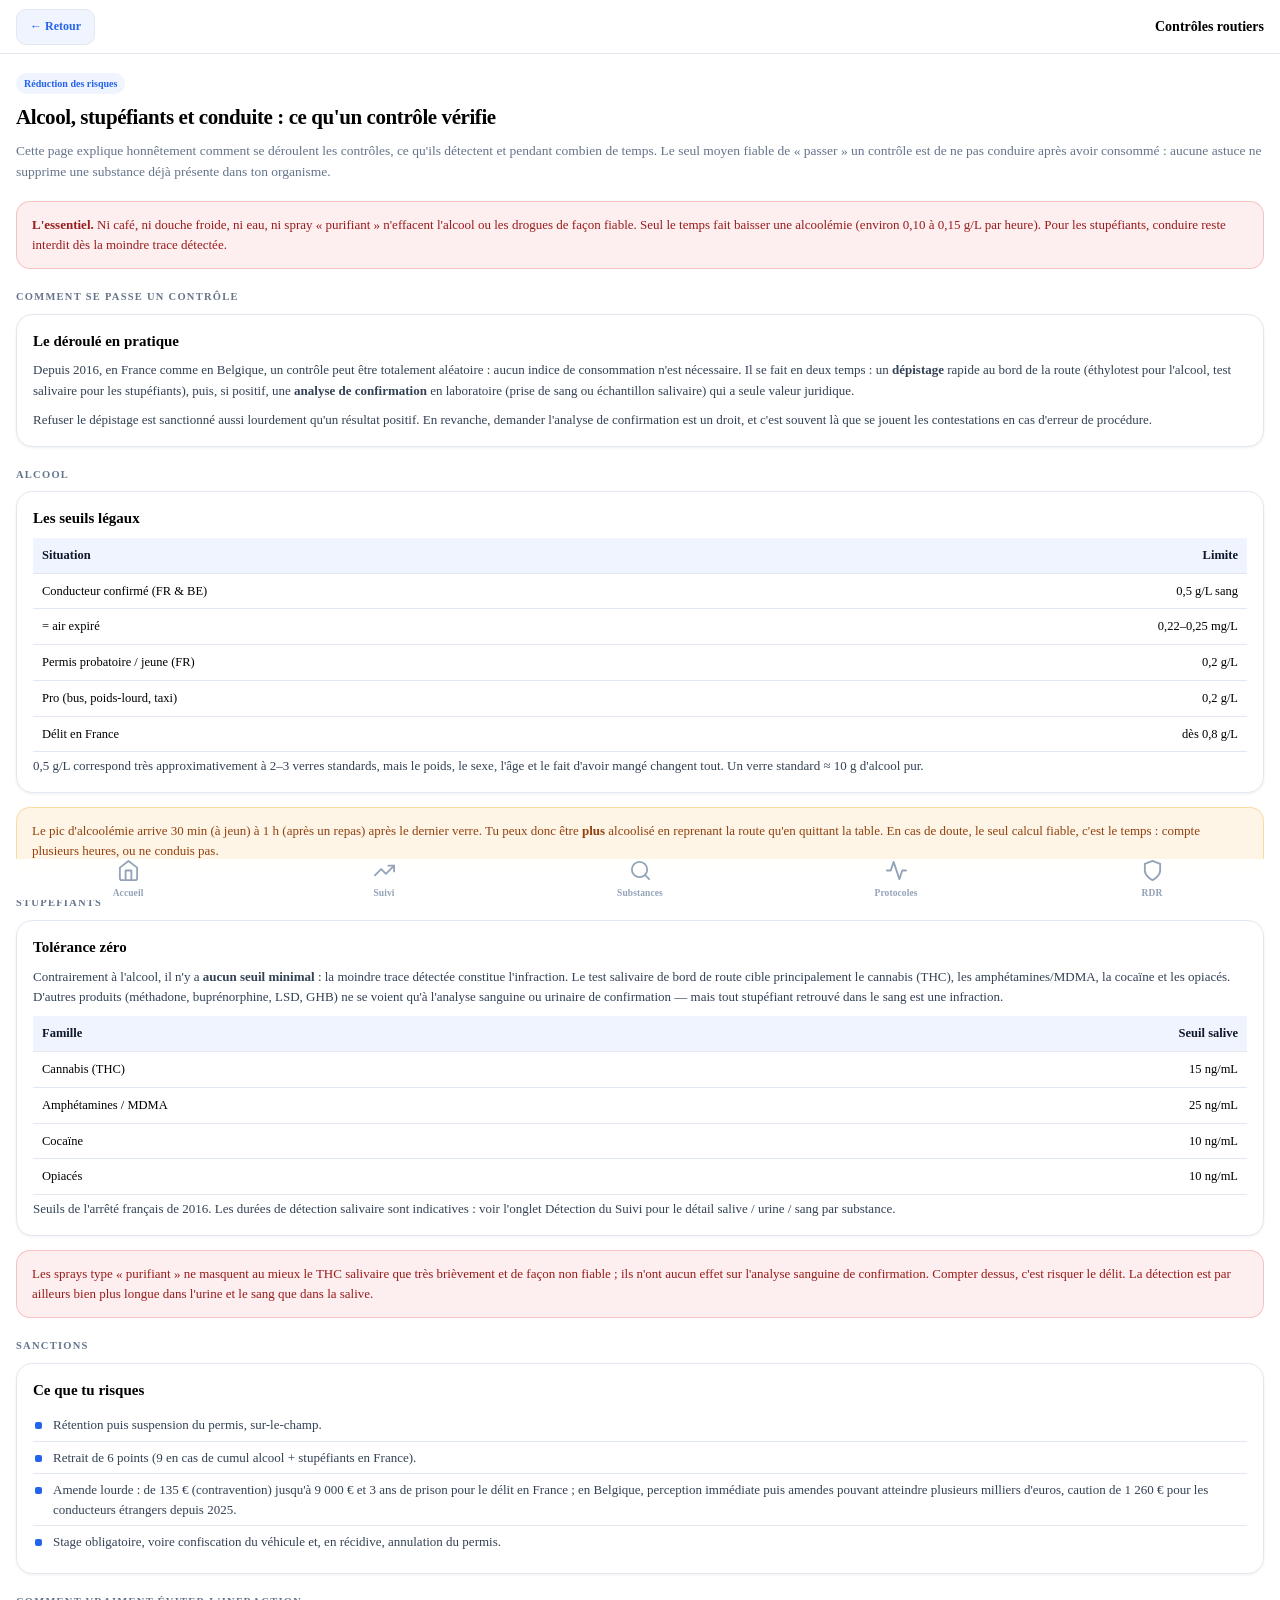
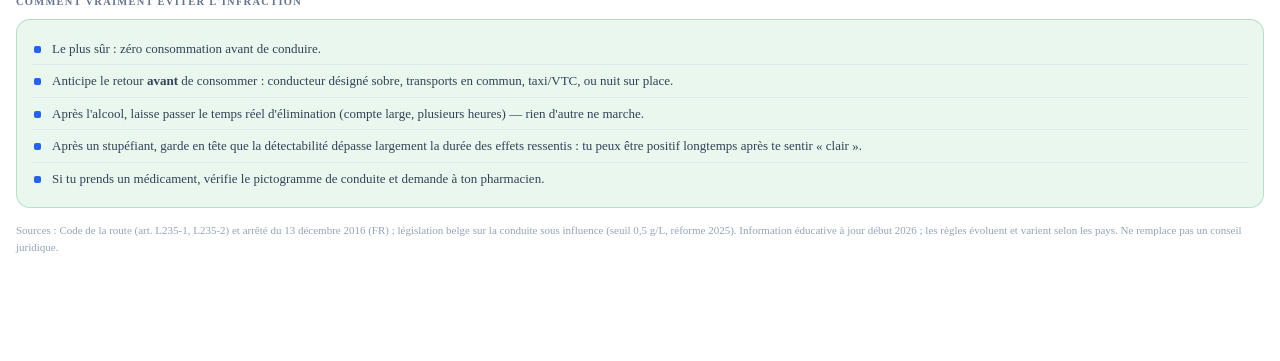
==== controles.html @ a5132d23 "Add files via upload" ====
<!doctype html>
<html lang="fr">
<head>
<meta charset="utf-8"/>
<meta name="viewport" content="width=device-width, initial-scale=1"/>
<meta name="color-scheme" content="light"/>
<meta name="theme-color" content="#F8FAFC"/>
<title>MyDope Off — Contrôles routiers</title>
<link rel="manifest" href="manifest.json"/>
<link href="https://fonts.googleapis.com/css2?family=Manrope:wght@500;600;700;800&family=Inter:wght@400;450;500;600&display=swap" rel="stylesheet">
<style id="lucide-core">
/* ============================================================
   LUCIDE — Design system (source unique)
   Clarté · neutralité scientifique · light uniquement
   ============================================================ */

600;700;800&family=Inter:wght@400;450;500;600&display=swap');

:root{
  /* — Couleurs de marque — */
  --blue:#2563EB;     --blue-700:#1D4ED8;  --blue-50:#EFF4FF;  --blue-100:#DCE6FF;
  --ink:#0F172A;      --ink-2:#334155;     --muted:#64748B;
  --teal:#14B8A6;     --teal-50:#E6FAF7;

  /* — Surfaces — */
  --bg:#F8FAFC;       --card:#FFFFFF;      --soft:#F1F5F9;
  --line:#E2E8F0;     --line-2:#CBD5E1;

  /* — Fonctionnel — */
  --green:#16A34A;    --green-50:#E9F8EF;
  --amber:#F59E0B;    --amber-50:#FEF6E7;
  --red:#DC2626;      --red-50:#FCEBEC;

  /* — Forme — */
  --r:18px; --r-sm:13px; --r-xs:10px;
  --sh:0 1px 2px rgba(15,23,42,.04), 0 2px 6px rgba(15,23,42,.05);
  --sh-md:0 8px 24px rgba(15,23,42,.09);
  --sh-up:0 -6px 22px rgba(15,23,42,.07);

  /* — Type — */
  --disp:'Manrope', system-ui, sans-serif;
  --body:'Inter', system-ui, sans-serif;

  --nav-h:64px;
  --maxw:480px;
}

*,*::before,*::after{margin:0;padding:0;box-sizing:border-box;-webkit-tap-highlight-color:transparent;}
html{background:var(--bg);}
body{
  font-family:var(--body);
  background:var(--bg);
  color:var(--ink);
  max-width:var(--maxw);
  margin:0 auto;
  min-height:100svh;
  -webkit-font-smoothing:antialiased;
  text-rendering:optimizeLegibility;
  line-height:1.5;
}
input,select,textarea,button{font-family:inherit;color:var(--ink);}
input,select,textarea{background:var(--card);-webkit-appearance:none;appearance:none;}
::placeholder{color:#94A3B8;}
a{color:inherit;text-decoration:none;}
svg{display:block;}

/* — Typographie utilitaire — */
.h1{font-family:var(--disp);font-weight:800;font-size:30px;letter-spacing:-.02em;line-height:1.1;}
.h2{font-family:var(--disp);font-weight:700;font-size:21px;letter-spacing:-.015em;line-height:1.2;}
.h3{font-family:var(--disp);font-weight:700;font-size:16px;letter-spacing:-.01em;}
.eyebrow{font-family:var(--disp);font-weight:700;font-size:11px;letter-spacing:.13em;text-transform:uppercase;color:var(--muted);}
.lede{color:var(--muted);font-size:14.5px;line-height:1.55;}
.muted{color:var(--muted);}
.small{font-size:12.5px;}

/* ── Marque / logo ─────────────────────────────────── */
.brand{display:flex;align-items:center;gap:10px;}
.brand .mark{width:34px;height:34px;flex:0 0 auto;}
.brand .name{font-family:var(--disp);font-weight:800;font-size:19px;letter-spacing:.02em;}
.brand .name b{color:var(--blue);font-weight:800;}

/* ── Topbar ────────────────────────────────────────── */
.topbar{
  position:sticky;top:0;z-index:50;
  display:flex;align-items:center;justify-content:space-between;gap:12px;
  height:54px;padding:0 16px;
  background:rgba(255,255,255,.86);backdrop-filter:saturate(180%) blur(12px);
  border-bottom:1px solid var(--line);
}
.topbar .tb-title{font-family:var(--disp);font-weight:700;font-size:15px;letter-spacing:-.01em;}
.topbar .tb-side{min-width:80px;display:flex;align-items:center;}
.topbar .tb-side.right{justify-content:flex-end;}
.btn-back{
  display:inline-flex;align-items:center;gap:6px;
  height:36px;padding:0 13px 0 10px;
  background:var(--card);border:1px solid var(--line);border-radius:11px;
  font-family:var(--disp);font-weight:600;font-size:13px;color:var(--ink-2);cursor:pointer;
}
.btn-back:active{background:var(--soft);}
.btn-back svg{width:16px;height:16px;stroke:currentColor;stroke-width:2.2;fill:none;}

/* ── Boutons ───────────────────────────────────────── */
.btn{
  display:inline-flex;align-items:center;justify-content:center;gap:9px;
  width:100%;height:52px;padding:0 18px;
  font-family:var(--disp);font-weight:700;font-size:15px;letter-spacing:-.01em;
  border:none;border-radius:var(--r-sm);cursor:pointer;transition:transform .06s, filter .15s;
}
.btn:active{transform:scale(.985);}
.btn svg{width:19px;height:19px;stroke:currentColor;stroke-width:2;fill:none;}
.btn-primary{background:var(--blue);color:#fff;box-shadow:0 4px 14px rgba(37,99,235,.28);}
.btn-primary:active{background:var(--blue-700);}
.btn-teal{background:var(--teal);color:#fff;box-shadow:0 4px 14px rgba(20,184,166,.25);}
.btn-ghost{background:var(--card);color:var(--ink);border:1px solid var(--line);box-shadow:var(--sh);}
.btn-ghost:active{background:var(--soft);}
.btn-danger{background:var(--red);color:#fff;}
.btn-sm{height:42px;font-size:13.5px;border-radius:11px;}
.btn:disabled{opacity:.4;pointer-events:none;}

/* ── Cartes ────────────────────────────────────────── */
.card{background:var(--card);border:1px solid var(--line);border-radius:var(--r);box-shadow:var(--sh);}
.card-pad{padding:16px;}

/* ── Champs ────────────────────────────────────────── */
.field{margin-bottom:14px;}
.field > label{display:block;font-family:var(--disp);font-weight:600;font-size:12px;letter-spacing:.02em;color:var(--ink-2);margin-bottom:7px;}
.input,.select{
  width:100%;height:50px;padding:0 15px;
  font-size:16px;color:var(--ink);
  background:var(--card);border:1.5px solid var(--line);border-radius:var(--r-sm);outline:none;
  transition:border-color .15s, box-shadow .15s;
}
textarea.input{height:auto;min-height:50px;padding:13px 15px;line-height:1.5;resize:vertical;}
.input:focus,.select:focus{border-color:var(--blue);box-shadow:0 0 0 3.5px var(--blue-50);}
.select{
  background-image:url("data:image/svg+xml,%3Csvg xmlns='http://www.w3.org/2000/svg' width='12' height='8'%3E%3Cpath d='M1 1.5l5 5 5-5' stroke='%2364748B' stroke-width='1.8' fill='none' stroke-linecap='round' stroke-linejoin='round'/%3E%3C/svg%3E");
  background-repeat:no-repeat;background-position:right 15px center;padding-right:38px;cursor:pointer;
}

/* ── Segments (onglets pilule) ─────────────────────── */
.seg{display:flex;gap:4px;padding:4px;background:var(--soft);border-radius:14px;}
.seg button{
  flex:1;height:38px;border:none;background:transparent;border-radius:10px;cursor:pointer;
  font-family:var(--disp);font-weight:600;font-size:13px;color:var(--muted);transition:color .15s;
}
.seg button.on{background:var(--card);color:var(--ink);box-shadow:var(--sh);}

/* ── Badges familles ───────────────────────────────── */
.badge{display:inline-flex;align-items:center;gap:5px;height:24px;padding:0 10px;border-radius:999px;
  font-family:var(--disp);font-weight:600;font-size:11.5px;letter-spacing:.01em;white-space:nowrap;}
.badge::before{content:"";width:6px;height:6px;border-radius:50%;background:currentColor;}
.b-opioide{background:#FCEBEC;color:#B91C1C;}
.b-stimulant{background:#FEF6E7;color:#B45309;}
.b-depresseur{background:#EAF2FF;color:#1D4ED8;}
.b-psychedelique{background:#F3ECFE;color:#7C3AED;}
.b-dissociatif{background:#E6FAF7;color:#0F766E;}
.b-cannabinoide{background:#E9F8EF;color:#15803D;}
.b-empathogene{background:#FDEEF6;color:#BE185D;}
.b-nootropique{background:#EAF6FF;color:#0369A1;}

/* — Pastilles d'intensité / risque — */
.dot{width:10px;height:10px;border-radius:50%;flex:0 0 auto;}
.lv-0{background:var(--green);}  .tx-0{color:var(--green);}
.lv-1{background:#5FB98C;}        .tx-1{color:#3F9E72;}
.lv-2{background:var(--amber);}  .tx-2{color:#B45309;}
.lv-3{background:var(--red);}    .tx-3{color:var(--red);}

/* ── Bottom nav ────────────────────────────────────── */
.bottom-nav{
  position:fixed;bottom:0;left:50%;transform:translateX(-50%);
  width:100%;max-width:var(--maxw);height:var(--nav-h);
  display:flex;background:rgba(255,255,255,.94);backdrop-filter:blur(12px);
  border-top:1px solid var(--line);box-shadow:var(--sh-up);z-index:80;
  padding-bottom:env(safe-area-inset-bottom);
}
.bn-item{flex:1;display:flex;flex-direction:column;align-items:center;justify-content:center;gap:4px;color:#94A3B8;}
.bn-item svg{width:23px;height:23px;stroke:currentColor;stroke-width:1.9;fill:none;transition:stroke-width .15s;}
.bn-item span{font-family:var(--disp);font-weight:600;font-size:9.5px;letter-spacing:.01em;}
.bn-item.on{color:var(--blue);}
.bn-item.on svg{stroke-width:2.4;}
.has-nav{padding-bottom:calc(var(--nav-h) + env(safe-area-inset-bottom));}

/* ── Feuille modale (bottom sheet) ─────────────────── */
.sheet-bg{position:fixed;inset:0;z-index:200;background:rgba(15,23,42,.42);
  backdrop-filter:blur(2px);display:flex;align-items:flex-end;justify-content:center;
  opacity:0;transition:opacity .18s;}
.sheet-bg.on{opacity:1;}
.sheet{width:100%;max-width:var(--maxw);background:var(--card);
  border-radius:24px 24px 0 0;padding:8px 18px calc(26px + env(safe-area-inset-bottom));
  box-shadow:var(--sh-md);transform:translateY(24px);transition:transform .22s cubic-bezier(.22,1,.36,1);
  max-height:90svh;overflow-y:auto;}
.sheet-bg.on .sheet{transform:translateY(0);}
.sheet-grip{width:38px;height:4px;border-radius:2px;background:var(--line-2);margin:8px auto 16px;}

/* ── Divers ────────────────────────────────────────── */
.empty{text-align:center;color:var(--muted);font-size:13.5px;line-height:1.6;
  padding:30px 18px;background:var(--card);border:1px dashed var(--line-2);border-radius:var(--r);}
.divider{height:1px;background:var(--line);border:none;margin:16px 0;}
.row{display:flex;align-items:center;gap:10px;}
.tag-num{font-family:var(--disp);font-weight:700;font-size:12px;color:var(--blue);
  background:var(--blue-50);border-radius:8px;padding:3px 8px;}
@media (prefers-reduced-motion:reduce){*{transition:none !important;animation:none !important;}}

</style>
<style>
body{padding-bottom:88px;}
.topbar{display:flex;align-items:center;gap:12px;padding:14px 16px;background:#fff;border-bottom:1px solid var(--line,#E2E8F0);position:sticky;top:0;z-index:10;}
.topbar .ttl{font-family:var(--disp);font-weight:800;font-size:14px;}
.btn-back{background:var(--blue-50,#EFF4FF);border:1px solid var(--line,#E2E8F0);border-radius:10px;color:var(--blue,#2563EB);font-family:var(--disp);font-weight:600;padding:8px 13px;font-size:12px;cursor:pointer;}
.wrap{padding:16px 16px 0;}
h1{font-family:var(--disp);font-weight:800;font-size:21px;letter-spacing:-.02em;margin-bottom:6px;}
.lead{color:var(--muted,#64748B);font-size:13.5px;line-height:1.6;margin-bottom:18px;}
.card{background:#fff;border:1px solid var(--line,#E2E8F0);border-radius:16px;padding:15px 16px;margin-bottom:14px;box-shadow:var(--sh,0 1px 3px rgba(15,23,42,.06));}
.card h2{font-family:var(--disp);font-weight:800;font-size:15px;margin-bottom:8px;}
.card p{font-size:13px;line-height:1.6;color:var(--ink2,#334155);margin-bottom:8px;}
.card p:last-child{margin-bottom:0;}
.eyebrow{font-family:var(--disp);font-size:10.5px;font-weight:700;letter-spacing:.12em;text-transform:uppercase;color:var(--muted,#64748B);margin:20px 0 9px;}
.callout{border-radius:14px;padding:13px 15px;font-size:13px;line-height:1.55;margin-bottom:14px;}
.c-danger{background:rgba(220,38,38,.07);border:1px solid rgba(220,38,38,.22);color:#991B1B;}
.c-warn{background:rgba(245,158,11,.10);border:1px solid rgba(245,158,11,.3);color:#92400E;}
.c-info{background:var(--blue-50,#EFF4FF);border:1px solid #C7D9FF;color:#1E3A8A;}
.c-ok{background:rgba(22,163,74,.09);border:1px solid rgba(22,163,74,.25);color:#166534;}
.tbl{width:100%;border-collapse:collapse;font-size:12.5px;}
.tbl th,.tbl td{text-align:left;padding:8px 9px;border-bottom:1px solid var(--line,#E2E8F0);}
.tbl th{font-family:var(--disp);font-weight:700;color:var(--ink,#0F172A);background:var(--blue-50,#EFF4FF);}
.tbl td:last-child,.tbl th:last-child{text-align:right;}
.chip{display:inline-block;font-family:var(--disp);font-weight:700;font-size:10px;padding:3px 8px;border-radius:999px;background:var(--blue-50,#EFF4FF);color:var(--blue,#2563EB);margin-bottom:8px;}
ul.clean{list-style:none;padding:0;margin:0;}
ul.clean li{position:relative;padding:6px 0 6px 20px;font-size:13px;line-height:1.5;color:var(--ink2,#334155);border-bottom:1px solid var(--line,#E2E8F0);}
ul.clean li:last-child{border-bottom:none;}
ul.clean li::before{content:"";position:absolute;left:2px;top:13px;width:7px;height:7px;border-radius:2px;background:var(--blue,#2563EB);}
.src{font-size:11px;color:var(--muted,#94A3B8);line-height:1.5;margin-top:4px;}
</style>
</head>
<body>

<div class="topbar">
  <button class="btn-back" onclick="goBack()">← Retour</button>
  <span class="ttl">Contrôles routiers</span>
</div>

<div class="wrap">
  <span class="chip">Réduction des risques</span>
  <h1>Alcool, stupéfiants et conduite : ce qu'un contrôle vérifie</h1>
  <p class="lead">Cette page explique honnêtement comment se déroulent les contrôles, ce qu'ils détectent et pendant combien de temps. Le seul moyen fiable de « passer » un contrôle est de ne pas conduire après avoir consommé : aucune astuce ne supprime une substance déjà présente dans ton organisme.</p>

  <div class="callout c-danger"><b>L'essentiel.</b> Ni café, ni douche froide, ni eau, ni spray « purifiant » n'effacent l'alcool ou les drogues de façon fiable. Seul le temps fait baisser une alcoolémie (environ 0,10 à 0,15 g/L par heure). Pour les stupéfiants, conduire reste interdit dès la moindre trace détectée.</div>

  <div class="eyebrow">Comment se passe un contrôle</div>
  <div class="card">
    <h2>Le déroulé en pratique</h2>
    <p>Depuis 2016, en France comme en Belgique, un contrôle peut être totalement aléatoire : aucun indice de consommation n'est nécessaire. Il se fait en deux temps : un <b>dépistage</b> rapide au bord de la route (éthylotest pour l'alcool, test salivaire pour les stupéfiants), puis, si positif, une <b>analyse de confirmation</b> en laboratoire (prise de sang ou échantillon salivaire) qui a seule valeur juridique.</p>
    <p>Refuser le dépistage est sanctionné aussi lourdement qu'un résultat positif. En revanche, demander l'analyse de confirmation est un droit, et c'est souvent là que se jouent les contestations en cas d'erreur de procédure.</p>
  </div>

  <div class="eyebrow">Alcool</div>
  <div class="card">
    <h2>Les seuils légaux</h2>
    <table class="tbl">
      <tr><th>Situation</th><th>Limite</th></tr>
      <tr><td>Conducteur confirmé (FR &amp; BE)</td><td>0,5 g/L sang</td></tr>
      <tr><td>= air expiré</td><td>0,22–0,25 mg/L</td></tr>
      <tr><td>Permis probatoire / jeune (FR)</td><td>0,2 g/L</td></tr>
      <tr><td>Pro (bus, poids-lourd, taxi)</td><td>0,2 g/L</td></tr>
      <tr><td>Délit en France</td><td>dès 0,8 g/L</td></tr>
    </table>
    <p class="src">0,5 g/L correspond très approximativement à 2–3 verres standards, mais le poids, le sexe, l'âge et le fait d'avoir mangé changent tout. Un verre standard ≈ 10 g d'alcool pur.</p>
  </div>
  <div class="callout c-warn">Le pic d'alcoolémie arrive 30 min (à jeun) à 1 h (après un repas) après le dernier verre. Tu peux donc être <b>plus</b> alcoolisé en reprenant la route qu'en quittant la table. En cas de doute, le seul calcul fiable, c'est le temps : compte plusieurs heures, ou ne conduis pas.</div>

  <div class="eyebrow">Stupéfiants</div>
  <div class="card">
    <h2>Tolérance zéro</h2>
    <p>Contrairement à l'alcool, il n'y a <b>aucun seuil minimal</b> : la moindre trace détectée constitue l'infraction. Le test salivaire de bord de route cible principalement le cannabis (THC), les amphétamines/MDMA, la cocaïne et les opiacés. D'autres produits (méthadone, buprénorphine, LSD, GHB) ne se voient qu'à l'analyse sanguine ou urinaire de confirmation — mais tout stupéfiant retrouvé dans le sang est une infraction.</p>
    <table class="tbl">
      <tr><th>Famille</th><th>Seuil salive</th></tr>
      <tr><td>Cannabis (THC)</td><td>15 ng/mL</td></tr>
      <tr><td>Amphétamines / MDMA</td><td>25 ng/mL</td></tr>
      <tr><td>Cocaïne</td><td>10 ng/mL</td></tr>
      <tr><td>Opiacés</td><td>10 ng/mL</td></tr>
    </table>
    <p class="src">Seuils de l'arrêté français de 2016. Les durées de détection salivaire sont indicatives : voir l'onglet Détection du Suivi pour le détail salive / urine / sang par substance.</p>
  </div>
  <div class="callout c-danger">Les sprays type « purifiant » ne masquent au mieux le THC salivaire que très brièvement et de façon non fiable ; ils n'ont aucun effet sur l'analyse sanguine de confirmation. Compter dessus, c'est risquer le délit. La détection est par ailleurs bien plus longue dans l'urine et le sang que dans la salive.</div>

  <div class="eyebrow">Sanctions</div>
  <div class="card">
    <h2>Ce que tu risques</h2>
    <ul class="clean">
      <li>Rétention puis suspension du permis, sur-le-champ.</li>
      <li>Retrait de 6 points (9 en cas de cumul alcool + stupéfiants en France).</li>
      <li>Amende lourde : de 135 € (contravention) jusqu'à 9 000 € et 3 ans de prison pour le délit en France ; en Belgique, perception immédiate puis amendes pouvant atteindre plusieurs milliers d'euros, caution de 1 260 € pour les conducteurs étrangers depuis 2025.</li>
      <li>Stage obligatoire, voire confiscation du véhicule et, en récidive, annulation du permis.</li>
    </ul>
  </div>

  <div class="eyebrow">Comment vraiment éviter l'infraction</div>
  <div class="callout c-ok">
    <ul class="clean" style="margin:0;">
      <li>Le plus sûr : zéro consommation avant de conduire.</li>
      <li>Anticipe le retour <b>avant</b> de consommer : conducteur désigné sobre, transports en commun, taxi/VTC, ou nuit sur place.</li>
      <li>Après l'alcool, laisse passer le temps réel d'élimination (compte large, plusieurs heures) — rien d'autre ne marche.</li>
      <li>Après un stupéfiant, garde en tête que la détectabilité dépasse largement la durée des effets ressentis : tu peux être positif longtemps après te sentir « clair ».</li>
      <li>Si tu prends un médicament, vérifie le pictogramme de conduite et demande à ton pharmacien.</li>
    </ul>
  </div>

  <p class="src" style="margin-bottom:18px;">Sources : Code de la route (art. L235-1, L235-2) et arrêté du 13 décembre 2016 (FR) ; législation belge sur la conduite sous influence (seuil 0,5 g/L, réforme 2025). Information éducative à jour début 2026 ; les règles évoluent et varient selon les pays. Ne remplace pas un conseil juridique.</p>
</div>

<div data-nav></div>

<script>
/* MyDope Off — socle commun (nav, profil, logo) */
window.LUCIDE = (function () {

  const KEY = 'ctc_v6';

  function user() {
    try { return (JSON.parse(localStorage.getItem(KEY)) || {}).user || null; }
    catch (e) { return null; }
  }

  function qs() {
    const u = user();
    if (!u || !u.name) return '';
    return '?name=' + encodeURIComponent(u.name) + '&region=' + (u.region || 'BE') + (u.age ? '&age=' + u.age : '');
  }

  function link(href) {
    const q = qs();
    if (!q) return href;
    const i = href.indexOf('#');
    return i === -1 ? href + q : href.slice(0, i) + q + href.slice(i);
  }

  /* Logo MyDope Off : symbole "power / off" — couper la boucle. */
  function logoSVG(size, mono) {
    size = size || 32;
    const ring = mono ? '#fff' : '#2563EB';
    const bar  = mono ? '#fff' : '#0F172A';
    return '<svg viewBox="0 0 48 48" width="' + size + '" height="' + size + '" fill="none" aria-label="MyDope Off">' +
      '<path d="M15.2 13.6a14 14 0 1 0 17.6 0" stroke="' + ring + '" stroke-width="5" stroke-linecap="round"/>' +
      '<line x1="24" y1="6" x2="24" y2="22" stroke="' + bar + '" stroke-width="5" stroke-linecap="round"/>' +
      '</svg>';
  }

  /* Icône d'app : tuile bleue dégradée + symbole power blanc */
  function appIcon(size) {
    size = size || 56;
    return '<span style="display:inline-flex;align-items:center;justify-content:center;width:' + size + 'px;height:' + size + 'px;border-radius:' + Math.round(size * .28) + 'px;background:linear-gradient(140deg,#2563EB,#1D4ED8);box-shadow:0 6px 18px rgba(37,99,235,.28);">' +
      logoSVG(Math.round(size * .56), true) + '</span>';
  }

  /* Marque texte */
  function wordmark() {
    return '<span style="font-family:var(--disp,Manrope,sans-serif);font-weight:800;letter-spacing:-.02em;color:#0F172A;">MyDope <b style="color:#2563EB;font-weight:800;">Off</b></span>';
  }

  /* Navigation — ordre : Accueil, Suivi, Substances, Protocoles, RDR */
  const NAV = [
    { k: 'index', href: 'index.html', label: 'Accueil',
      icon: '<path d="M3 9l9-7 9 7v11a2 2 0 01-2 2H5a2 2 0 01-2-2z"/><polyline points="9 22 9 12 15 12 15 22"/>' },
    { k: 'suivi', href: 'suivi.html', label: 'Suivi',
      icon: '<path d="M22 7L13.5 15.5 8.5 10.5 2 17"/><polyline points="16 7 22 7 22 13"/>' },
    { k: 'psychochecker', href: 'psychochecker.html', label: 'Substances',
      icon: '<path d="M11 11m-8 0a8 8 0 1 0 16 0 8 8 0 1 0-16 0"/><line x1="21" y1="21" x2="16.65" y2="16.65"/>' },
    { k: 'fiches', href: 'fiches.html', label: 'Protocoles',
      icon: '<path d="M22 12h-4l-3 9L9 3l-3 9H2"/>' },
    { k: 'rdr', href: 'rdr.html', label: 'RDR',
      icon: '<path d="M12 22s8-4 8-10V5l-8-3-8 3v7c0 6 8 10 8 10z"/>' }
  ];

  function renderNav(active) {
    return '<nav class="bottom-nav">' + NAV.map(n =>
      '<a class="bn-item' + (n.k === active ? ' active' : '') + '" href="' + link(n.href) + '">' +
      '<svg viewBox="0 0 24 24" fill="none" stroke="currentColor" stroke-linecap="round" stroke-linejoin="round">' + n.icon + '</svg>' +
      '<span>' + n.label + '</span></a>').join('') + '</nav>';
  }

  function init(opts) {
    opts = opts || {};

    document.querySelectorAll('[data-logo]').forEach(el => {
      el.innerHTML = logoSVG(parseInt(el.getAttribute('data-logo')) || 32, el.hasAttribute('data-mono'));
    });
    document.querySelectorAll('[data-appicon]').forEach(el => {
      el.innerHTML = appIcon(parseInt(el.getAttribute('data-appicon')) || 56);
    });
    document.querySelectorAll('[data-wordmark]').forEach(el => { el.innerHTML = wordmark(); });

    const nav = document.querySelector('[data-nav]');
    if (nav) nav.outerHTML = renderNav(opts.page || '');

    document.querySelectorAll('[data-go]').forEach(a => {
      a.setAttribute('href', link(a.getAttribute('data-go')));
    });

    document.querySelectorAll('[data-back]').forEach(b => {
      b.addEventListener('click', () => { location.href = link('index.html'); });
    });

    if ('serviceWorker' in navigator) {
      navigator.serviceWorker.register('./sw.js').catch(() => {});
    }
  }

  return { user, qs, link, logoSVG, appIcon, wordmark, renderNav, init };
})();


</script>
<script>
function goBack(){ location.href = (window.LUCIDE?LUCIDE.link('index.html'):'index.html'); }
LUCIDE.init({page:'rdr'});
</script>
</body>
</html>
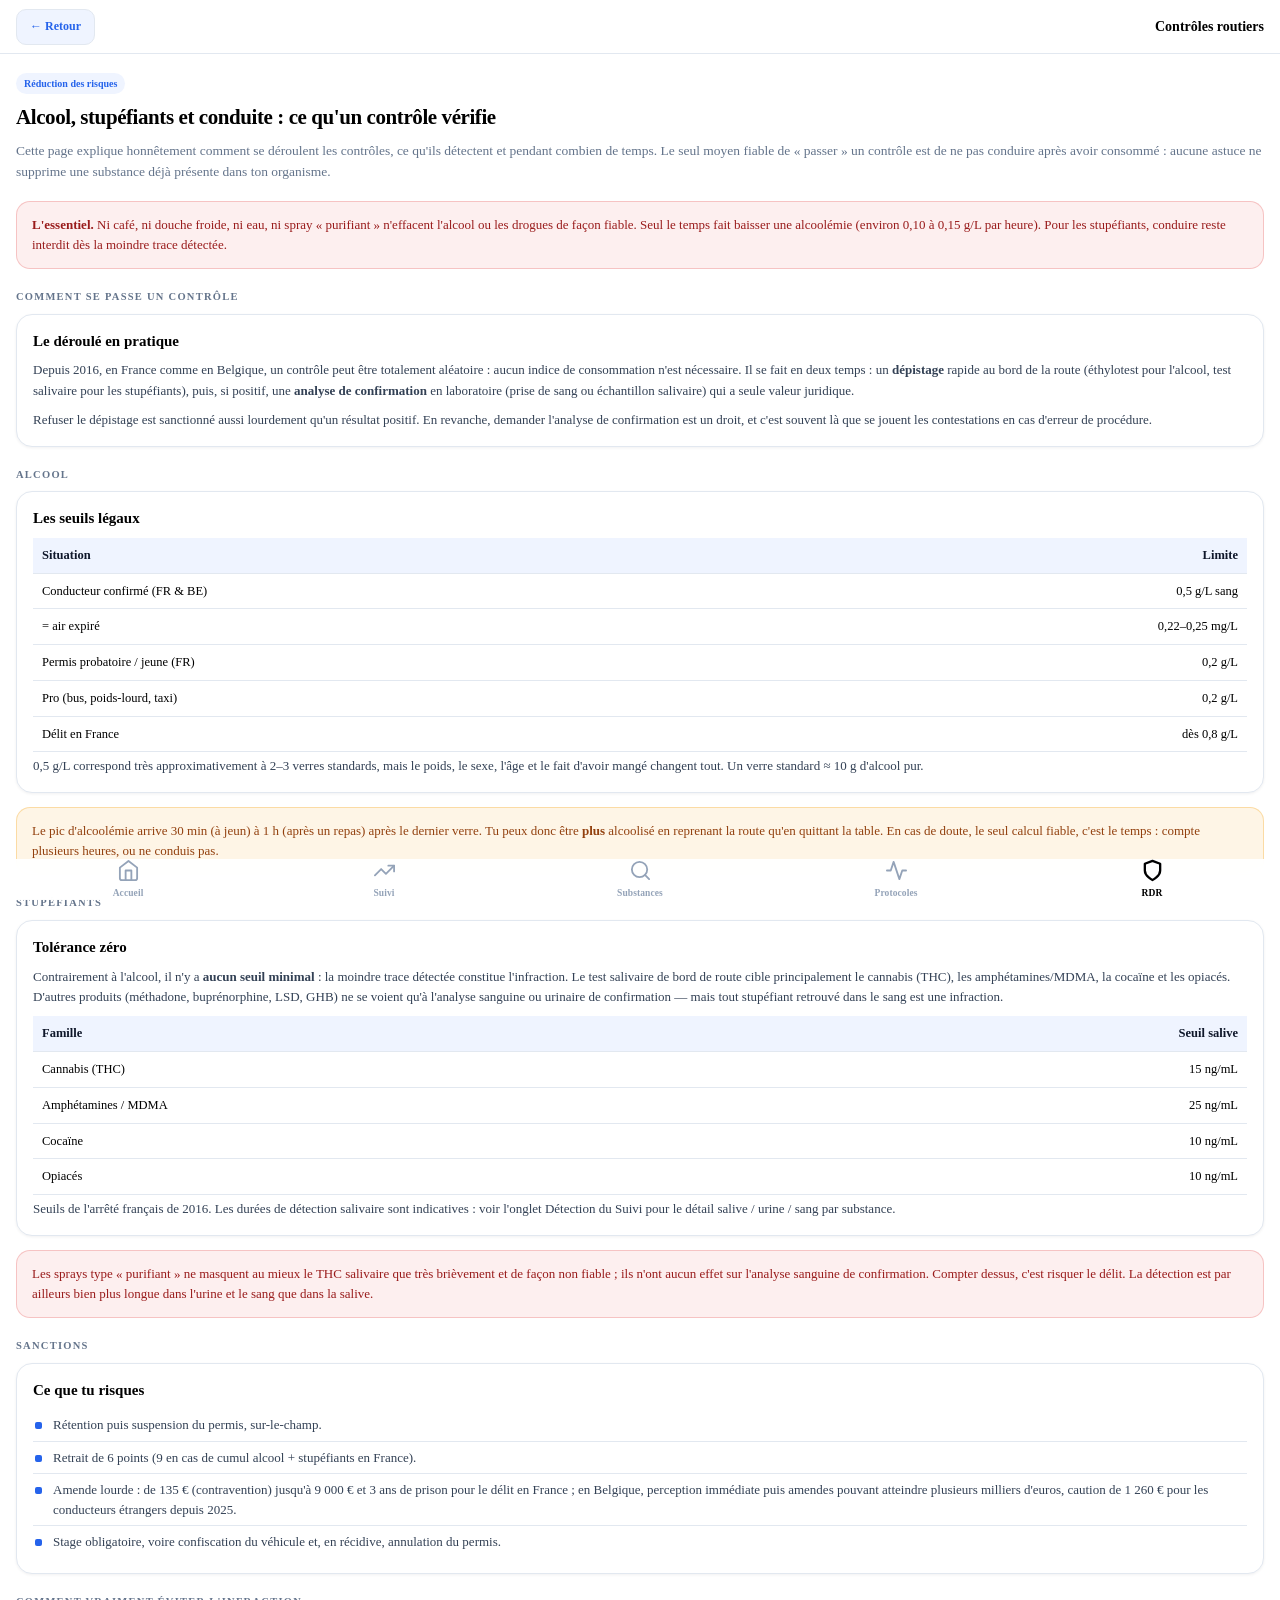
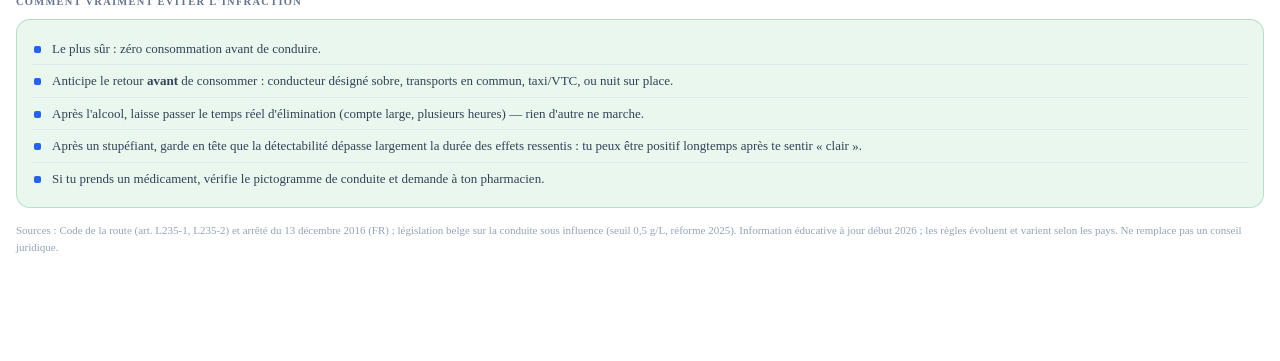
==== commit f1a57c27: "Add files via upload" ====
--- a/controles.html
+++ b/controles.html
@@ -352,9 +352,18 @@
       logoSVG(Math.round(size * .56), true) + '</span>';
   }
 
-  /* Marque texte */
+  /* Marque texte : le "O" de Off est remplacé par le glyphe power (anneau + barre) */
+  function powerGlyph(em) {
+    em = em || 1;
+    const s = Math.round(15 * em);
+    return '<svg viewBox="0 0 24 24" width="' + s + '" height="' + s + '" style="vertical-align:-0.13em;margin:0 .01em;" aria-hidden="true">' +
+      '<path d="M7.3 6.2a8 8 0 1 0 9.4 0" fill="none" stroke="#1D4ED8" stroke-width="2.4" stroke-linecap="round"/>' +
+      '<line x1="12" y1="3.2" x2="12" y2="12" stroke="#1D4ED8" stroke-width="2.4" stroke-linecap="round"/>' +
+      '</svg>';
+  }
   function wordmark() {
-    return '<span style="font-family:var(--disp,Manrope,sans-serif);font-weight:800;letter-spacing:-.02em;color:#0F172A;">MyDope <b style="color:#2563EB;font-weight:800;">Off</b></span>';
+    return '<span style="font-family:var(--disp,Manrope,sans-serif);font-weight:800;letter-spacing:-.02em;color:#0F172A;white-space:nowrap;">MyDope ' +
+      '<b style="color:#2563EB;font-weight:800;">' + powerGlyph(1.05) + 'ff</b></span>';
   }
 
   /* Navigation — ordre : Accueil, Suivi, Substances, Protocoles, RDR */
@@ -373,7 +382,7 @@
 
   function renderNav(active) {
     return '<nav class="bottom-nav">' + NAV.map(n =>
-      '<a class="bn-item' + (n.k === active ? ' active' : '') + '" href="' + link(n.href) + '">' +
+      '<a class="bn-item' + (n.k === active ? ' active on' : '') + '" href="' + link(n.href) + '">' +
       '<svg viewBox="0 0 24 24" fill="none" stroke="currentColor" stroke-linecap="round" stroke-linejoin="round">' + n.icon + '</svg>' +
       '<span>' + n.label + '</span></a>').join('') + '</nav>';
   }
@@ -409,6 +418,7 @@
 })();
 
 
+
 </script>
 <script>
 function goBack(){ location.href = (window.LUCIDE?LUCIDE.link('index.html'):'index.html'); }
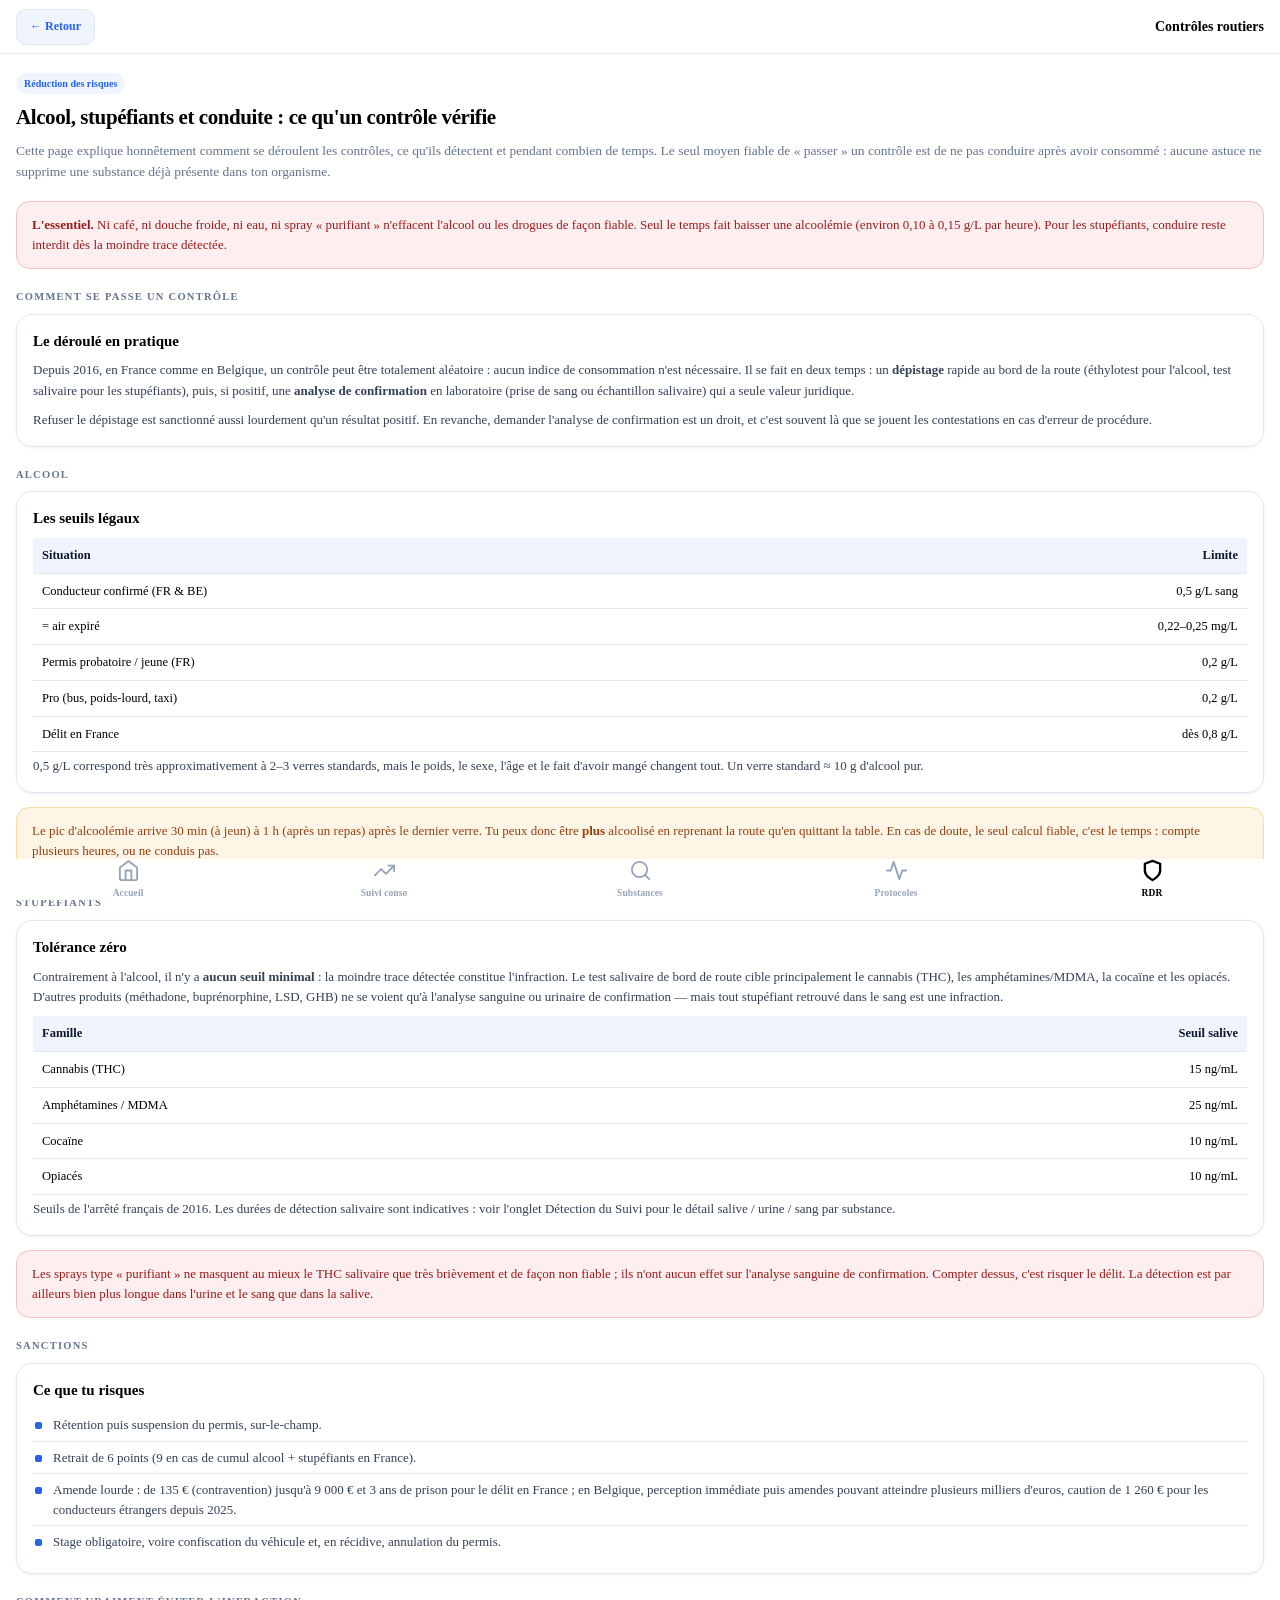
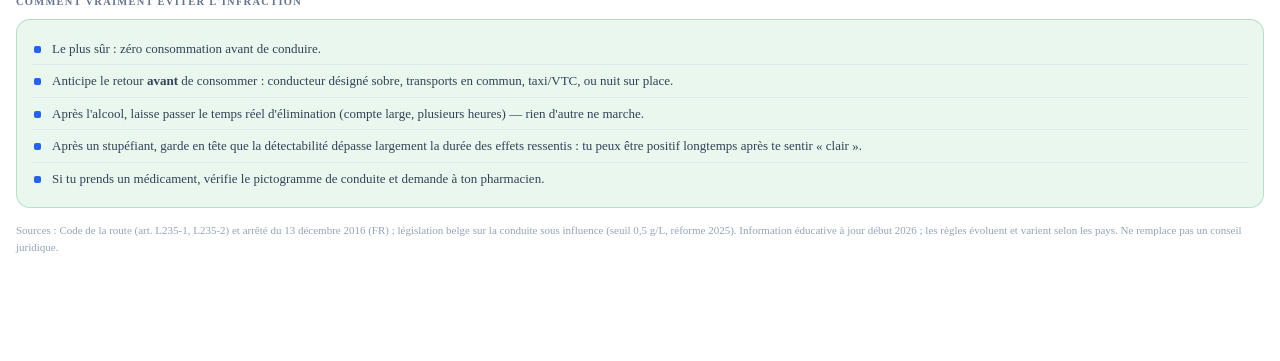
==== commit 3231e7b7: "Add files via upload" ====
--- a/controles.html
+++ b/controles.html
@@ -352,25 +352,16 @@
       logoSVG(Math.round(size * .56), true) + '</span>';
   }
 
-  /* Marque texte : le "O" de Off est remplacé par le glyphe power (anneau + barre) */
-  function powerGlyph(em) {
-    em = em || 1;
-    const s = Math.round(15 * em);
-    return '<svg viewBox="0 0 24 24" width="' + s + '" height="' + s + '" style="vertical-align:-0.13em;margin:0 .01em;" aria-hidden="true">' +
-      '<path d="M7.3 6.2a8 8 0 1 0 9.4 0" fill="none" stroke="#1D4ED8" stroke-width="2.4" stroke-linecap="round"/>' +
-      '<line x1="12" y1="3.2" x2="12" y2="12" stroke="#1D4ED8" stroke-width="2.4" stroke-linecap="round"/>' +
-      '</svg>';
-  }
+  /* Marque texte simple — pas de logo SVG */
   function wordmark() {
-    return '<span style="font-family:var(--disp,Manrope,sans-serif);font-weight:800;letter-spacing:-.02em;color:#0F172A;white-space:nowrap;">MyDope ' +
-      '<b style="color:#2563EB;font-weight:800;">' + powerGlyph(1.05) + 'ff</b></span>';
+    return '<span style="font-family:var(--disp,Manrope,sans-serif);font-weight:800;letter-spacing:-.02em;color:#0F172A;white-space:nowrap;">MyDope <b style="color:#2563EB;font-weight:800;">Off</b></span>';
   }
 
   /* Navigation — ordre : Accueil, Suivi, Substances, Protocoles, RDR */
   const NAV = [
     { k: 'index', href: 'index.html', label: 'Accueil',
       icon: '<path d="M3 9l9-7 9 7v11a2 2 0 01-2 2H5a2 2 0 01-2-2z"/><polyline points="9 22 9 12 15 12 15 22"/>' },
-    { k: 'suivi', href: 'suivi.html', label: 'Suivi',
+    { k: 'suivi', href: 'suivi.html', label: 'Suivi conso',
       icon: '<path d="M22 7L13.5 15.5 8.5 10.5 2 17"/><polyline points="16 7 22 7 22 13"/>' },
     { k: 'psychochecker', href: 'psychochecker.html', label: 'Substances',
       icon: '<path d="M11 11m-8 0a8 8 0 1 0 16 0 8 8 0 1 0-16 0"/><line x1="21" y1="21" x2="16.65" y2="16.65"/>' },
@@ -419,6 +410,8 @@
 
 
 
+
+
 </script>
 <script>
 function goBack(){ location.href = (window.LUCIDE?LUCIDE.link('index.html'):'index.html'); }
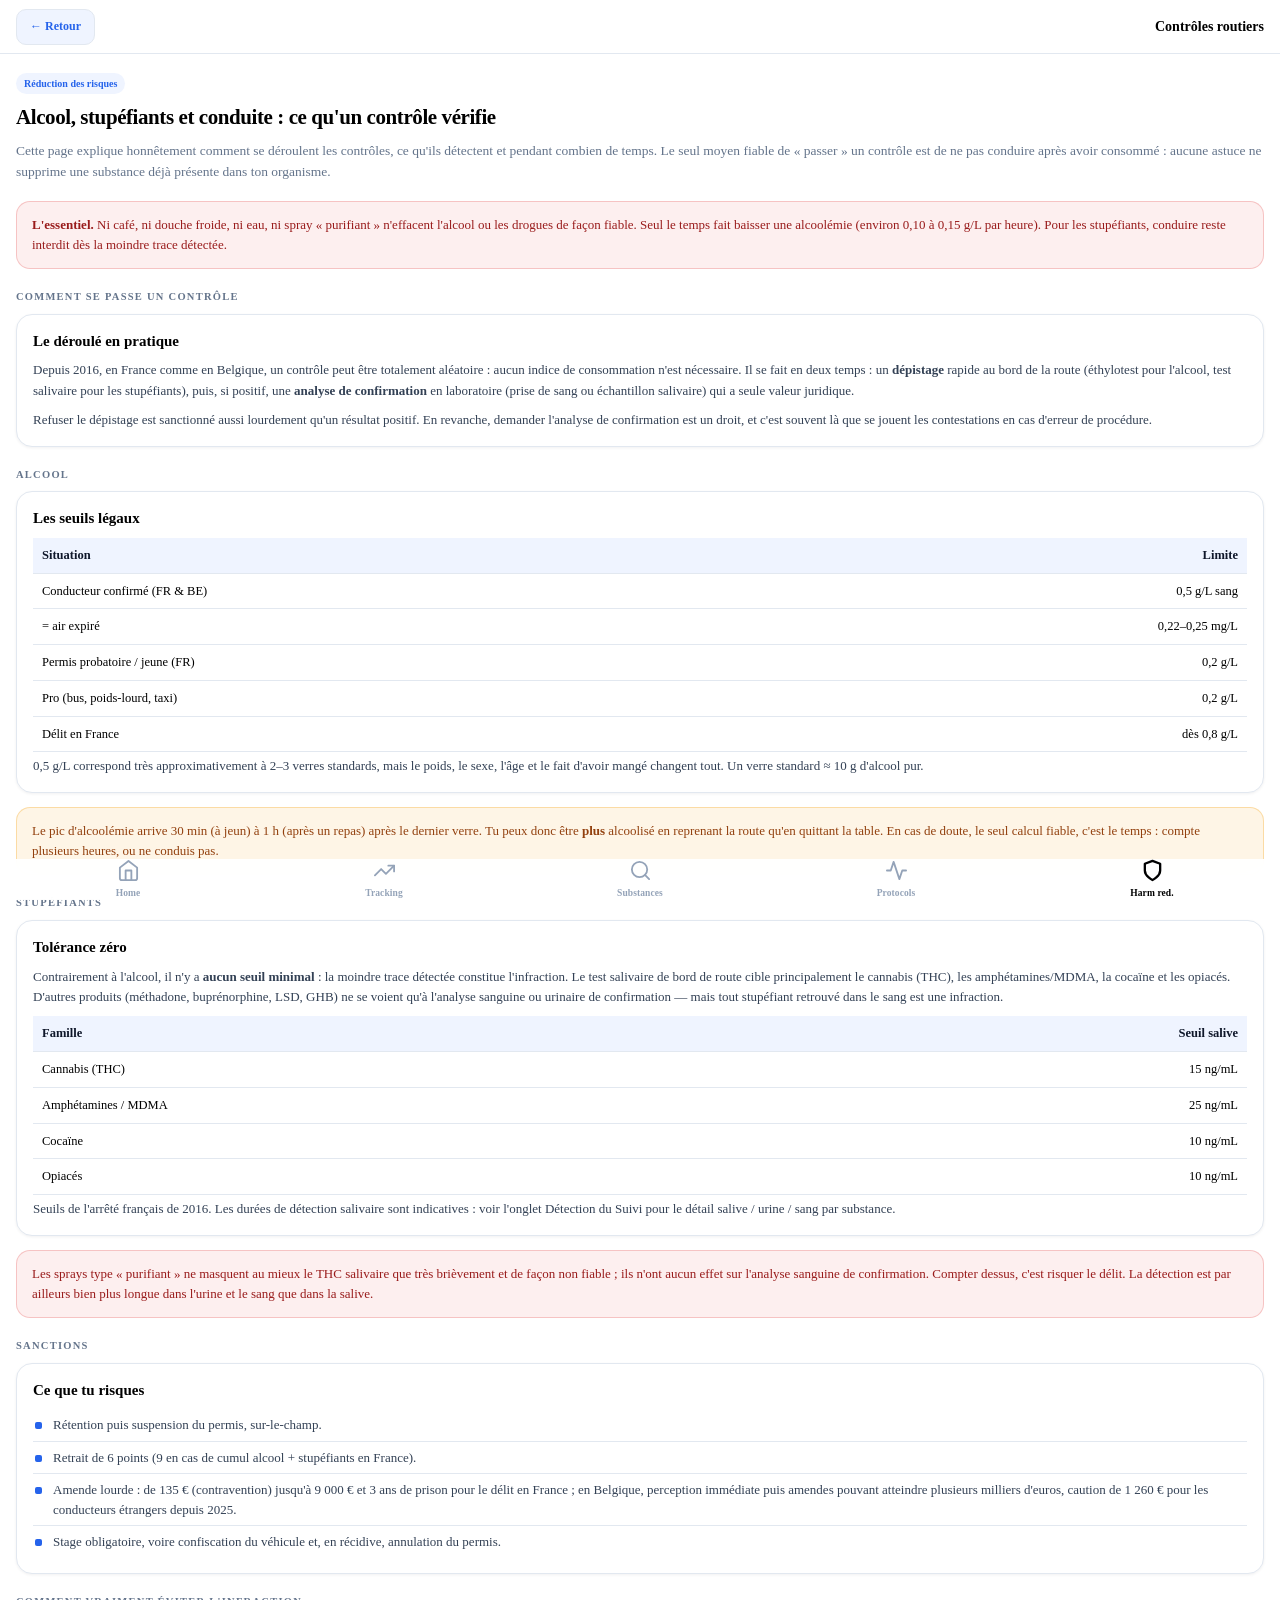
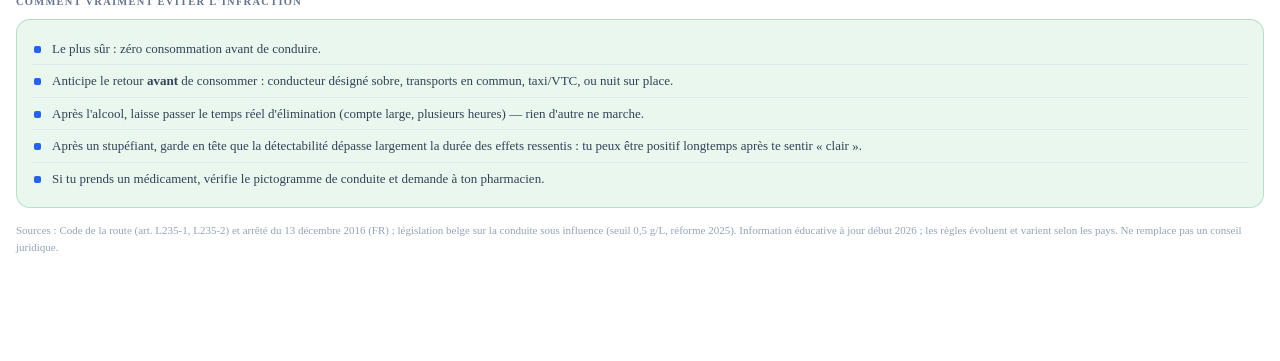
==== commit 2be9e515: "Add files via upload" ====
--- a/controles.html
+++ b/controles.html
@@ -315,6 +315,144 @@
 window.LUCIDE = (function () {
 
   const KEY = 'ctc_v6';
+  const LANG_KEY = 'mydopeoff_lang';
+  const LANGS = ['fr', 'en', 'es', 'de'];
+  const LANG_NAMES = { fr: 'Français', en: 'English', es: 'Español', de: 'Deutsch' };
+
+  /* ============================================================
+     I18N — dictionnaire du "cadre" (UI partagée).
+     Pour traduire le contenu (fiches) plus tard : remplir
+     window.LUCIDE_FICHES_I18N (voir docs en bas) — aucune
+     modification d'architecture nécessaire.
+     ============================================================ */
+  const DICT = {
+    // Navigation
+    'nav.home':        { fr: 'Accueil',      en: 'Home',        es: 'Inicio',       de: 'Start' },
+    'nav.tracking':    { fr: 'Suivi conso',  en: 'Tracking',    es: 'Seguimiento',  de: 'Tracking' },
+    'nav.substances':  { fr: 'Substances',   en: 'Substances',  es: 'Sustancias',   de: 'Substanzen' },
+    'nav.protocols':   { fr: 'Protocoles',   en: 'Protocols',   es: 'Protocolos',   de: 'Protokolle' },
+    'nav.rdr':         { fr: 'RDR',          en: 'Harm red.',   es: 'RdD',          de: 'Risiko' },
+    // Commun
+    'common.back':     { fr: 'Accueil',      en: 'Home',        es: 'Inicio',       de: 'Start' },
+    'common.back_prev':{ fr: 'Retour',       en: 'Back',        es: 'Atrás',        de: 'Zurück' },
+    'common.close':    { fr: 'Fermer',       en: 'Close',       es: 'Cerrar',       de: 'Schließen' },
+    'common.save':     { fr: 'Enregistrer',  en: 'Save',        es: 'Guardar',      de: 'Speichern' },
+    'common.cancel':   { fr: 'Annuler',      en: 'Cancel',      es: 'Cancelar',     de: 'Abbrechen' },
+    'common.add':      { fr: 'Ajouter',      en: 'Add',         es: 'Añadir',       de: 'Hinzufügen' },
+    'common.delete':   { fr: 'Supprimer',    en: 'Delete',      es: 'Eliminar',     de: 'Löschen' },
+    'common.search':   { fr: 'Rechercher…',  en: 'Search…',     es: 'Buscar…',      de: 'Suchen…' },
+    'common.language': { fr: 'Langue',       en: 'Language',    es: 'Idioma',       de: 'Sprache' },
+    // Accueil
+    'home.intro':      { fr: "Ici, tu n'es pas un dossier : tu gardes les commandes. MyDope Off t'aide à comprendre les substances, mesurer ta consommation et couper la boucle quand tu le décides — sans jugement, sans compte, tout reste sur ton appareil.",
+                         en: "Here you're not a case file — you stay in control. MyDope Off helps you understand substances, track your use and break the loop when you decide — no judgement, no account, everything stays on your device.",
+                         es: "Aquí no eres un expediente: tú tienes el control. MyDope Off te ayuda a entender las sustancias, medir tu consumo y romper el ciclo cuando tú decidas — sin juicios, sin cuenta, todo se queda en tu dispositivo.",
+                         de: "Hier bist du keine Akte — du behältst die Kontrolle. MyDope Off hilft dir, Substanzen zu verstehen, deinen Konsum zu erfassen und den Kreislauf zu durchbrechen, wenn du willst — ohne Urteil, ohne Konto, alles bleibt auf deinem Gerät." },
+    'home.spaces':     { fr: 'Les 5 espaces', en: 'The 5 spaces', es: 'Los 5 espacios', de: 'Die 5 Bereiche' },
+    'home.welcome':    { fr: 'Bienvenue',    en: 'Welcome',     es: 'Bienvenido',   de: 'Willkommen' },
+    'home.welcome_sub':{ fr: 'Commence par tenir ton journal dans Suivi conso.',
+                         en: 'Start by keeping your journal in Tracking.',
+                         es: 'Empieza llevando tu diario en Seguimiento.',
+                         de: 'Beginne mit deinem Tagebuch im Tracking.' },
+    'home.tile_track': { fr: 'Journal, coûts, détection, objectifs',
+                         en: 'Journal, costs, detection, goals',
+                         es: 'Diario, costes, detección, objetivos',
+                         de: 'Tagebuch, Kosten, Nachweis, Ziele' },
+    'home.tile_subs':  { fr: '270 fiches, interactions, risques',
+                         en: '270 substances, interactions, risks',
+                         es: '270 fichas, interacciones, riesgos',
+                         de: '270 Substanzen, Wechselwirkungen, Risiken' },
+    'home.tile_proto': { fr: 'Exercices et jeux anti-craving',
+                         en: 'Anti-craving exercises and games',
+                         es: 'Ejercicios y juegos anti-craving',
+                         de: 'Anti-Craving-Übungen und -Spiele' },
+    'home.tile_rdr':   { fr: 'Urgences, centres, conseils',
+                         en: 'Emergencies, centres, advice',
+                         es: 'Urgencias, centros, consejos',
+                         de: 'Notfälle, Zentren, Ratschläge' },
+    'home.edit_info':  { fr: 'Modifier mes infos', en: 'Edit my info', es: 'Editar mis datos', de: 'Meine Daten ändern' },
+    'home.support':    { fr: 'Soutenir le projet', en: 'Support the project', es: 'Apoyar el proyecto', de: 'Projekt unterstützen' },
+    'home.guide_link': { fr: 'Guide d\'utilisation', en: 'User guide', es: 'Guía de uso', de: 'Anleitung' },
+    // Suivi
+    'track.title':     { fr: 'Suivi conso',  en: 'Tracking',    es: 'Seguimiento',  de: 'Tracking' },
+    'track.tab_board': { fr: 'Tableau',      en: 'Board',       es: 'Tablero',      de: 'Übersicht' },
+    'track.tab_journal':{ fr: 'Journal',     en: 'Journal',     es: 'Diario',       de: 'Tagebuch' },
+    'track.tab_costs': { fr: 'Coûts',        en: 'Costs',       es: 'Costes',       de: 'Kosten' },
+    'track.tab_goals': { fr: 'Objectifs',    en: 'Goals',       es: 'Objetivos',    de: 'Ziele' },
+    // RDR / interactions génériques
+    'inter.title':     { fr: "Vérificateur d'interactions", en: 'Interaction checker', es: 'Verificador de interacciones', de: 'Wechselwirkungs-Check' },
+    'inter.analyze':   { fr: 'Analyser les interactions', en: 'Check interactions', es: 'Analizar interacciones', de: 'Wechselwirkungen prüfen' }
+  };
+
+  function lang() {
+    let l = null;
+    try { l = localStorage.getItem(LANG_KEY); } catch (e) {}
+    if (l && LANGS.indexOf(l) !== -1) return l;
+    const nav = (navigator.language || 'fr').slice(0, 2).toLowerCase();
+    return LANGS.indexOf(nav) !== -1 ? nav : 'fr';
+  }
+
+  function setLang(l) {
+    if (LANGS.indexOf(l) === -1) return;
+    try { localStorage.setItem(LANG_KEY, l); } catch (e) {}
+    applyI18n();
+    document.documentElement.setAttribute('lang', l);
+    // notifier les pages qui ont du contenu dynamique à re-rendre
+    document.dispatchEvent(new CustomEvent('langchange', { detail: { lang: l } }));
+  }
+
+  function t(keyOrObj, vars) {
+    const l = lang();
+    let s;
+    if (keyOrObj && typeof keyOrObj === 'object') {
+      // objet {fr,en,es,de} fourni directement
+      s = keyOrObj[l] || keyOrObj.fr || '';
+    } else {
+      const entry = DICT[keyOrObj];
+      s = entry ? (entry[l] || entry.fr) : keyOrObj;
+    }
+    if (vars) Object.keys(vars).forEach(k => { s = s.replace('{' + k + '}', vars[k]); });
+    return s;
+  }
+
+  /* Traduit tous les éléments porteurs d'attributs i18n */
+  function applyI18n() {
+    document.querySelectorAll('[data-i18n]').forEach(el => {
+      const k = el.getAttribute('data-i18n');
+      if (DICT[k]) el.textContent = t(k);
+    });
+    document.querySelectorAll('[data-i18n-html]').forEach(el => {
+      const k = el.getAttribute('data-i18n-html');
+      if (DICT[k]) el.innerHTML = t(k);
+    });
+    document.querySelectorAll('[data-i18n-ph]').forEach(el => {
+      const k = el.getAttribute('data-i18n-ph');
+      if (DICT[k]) el.setAttribute('placeholder', t(k));
+    });
+    document.querySelectorAll('[data-i18n-aria]').forEach(el => {
+      const k = el.getAttribute('data-i18n-aria');
+      if (DICT[k]) el.setAttribute('aria-label', t(k));
+    });
+    // re-render nav (libellés traduits)
+    const navEl = document.querySelector('.bottom-nav');
+    if (navEl && navEl.getAttribute('data-page') !== null) {
+      navEl.outerHTML = renderNav(navEl.getAttribute('data-page') || '');
+    }
+  }
+
+  /* Sélecteur de langue : remplit tout [data-langselect] */
+  function renderLangSelect() {
+    document.querySelectorAll('[data-langselect]').forEach(host => {
+      const cur = lang();
+      host.innerHTML = '<div class="lang-select" style="display:inline-flex;gap:4px;background:var(--soft,#F1F5F9);padding:4px;border-radius:11px;">' +
+        LANGS.map(l => '<button type="button" data-setlang="' + l + '" style="border:none;cursor:pointer;font-family:var(--disp,Manrope,sans-serif);font-weight:700;font-size:12px;padding:6px 11px;border-radius:8px;background:' +
+          (l === cur ? '#fff' : 'transparent') + ';color:' + (l === cur ? '#2563EB' : '#64748B') +
+          (l === cur ? ';box-shadow:0 1px 3px rgba(15,23,42,.08)' : '') + ';">' + l.toUpperCase() + '</button>').join('') +
+        '</div>';
+      host.querySelectorAll('[data-setlang]').forEach(b => {
+        b.addEventListener('click', () => { setLang(b.getAttribute('data-setlang')); renderLangSelect(); });
+      });
+    });
+  }
 
   function user() {
     try { return (JSON.parse(localStorage.getItem(KEY)) || {}).user || null; }
@@ -334,7 +472,6 @@
     return i === -1 ? href + q : href.slice(0, i) + q + href.slice(i);
   }
 
-  /* Logo MyDope Off : symbole "power / off" — couper la boucle. */
   function logoSVG(size, mono) {
     size = size || 32;
     const ring = mono ? '#fff' : '#2563EB';
@@ -345,41 +482,40 @@
       '</svg>';
   }
 
-  /* Icône d'app : tuile bleue dégradée + symbole power blanc */
   function appIcon(size) {
     size = size || 56;
     return '<span style="display:inline-flex;align-items:center;justify-content:center;width:' + size + 'px;height:' + size + 'px;border-radius:' + Math.round(size * .28) + 'px;background:linear-gradient(140deg,#2563EB,#1D4ED8);box-shadow:0 6px 18px rgba(37,99,235,.28);">' +
       logoSVG(Math.round(size * .56), true) + '</span>';
   }
 
-  /* Marque texte simple — pas de logo SVG */
   function wordmark() {
     return '<span style="font-family:var(--disp,Manrope,sans-serif);font-weight:800;letter-spacing:-.02em;color:#0F172A;white-space:nowrap;">MyDope <b style="color:#2563EB;font-weight:800;">Off</b></span>';
   }
 
-  /* Navigation — ordre : Accueil, Suivi, Substances, Protocoles, RDR */
+  /* Navigation — libellés via clés i18n */
   const NAV = [
-    { k: 'index', href: 'index.html', label: 'Accueil',
+    { k: 'index', href: 'index.html', tkey: 'nav.home',
       icon: '<path d="M3 9l9-7 9 7v11a2 2 0 01-2 2H5a2 2 0 01-2-2z"/><polyline points="9 22 9 12 15 12 15 22"/>' },
-    { k: 'suivi', href: 'suivi.html', label: 'Suivi conso',
+    { k: 'suivi', href: 'suivi.html', tkey: 'nav.tracking',
       icon: '<path d="M22 7L13.5 15.5 8.5 10.5 2 17"/><polyline points="16 7 22 7 22 13"/>' },
-    { k: 'psychochecker', href: 'psychochecker.html', label: 'Substances',
+    { k: 'psychochecker', href: 'psychochecker.html', tkey: 'nav.substances',
       icon: '<path d="M11 11m-8 0a8 8 0 1 0 16 0 8 8 0 1 0-16 0"/><line x1="21" y1="21" x2="16.65" y2="16.65"/>' },
-    { k: 'fiches', href: 'fiches.html', label: 'Protocoles',
+    { k: 'fiches', href: 'fiches.html', tkey: 'nav.protocols',
       icon: '<path d="M22 12h-4l-3 9L9 3l-3 9H2"/>' },
-    { k: 'rdr', href: 'rdr.html', label: 'RDR',
+    { k: 'rdr', href: 'rdr.html', tkey: 'nav.rdr',
       icon: '<path d="M12 22s8-4 8-10V5l-8-3-8 3v7c0 6 8 10 8 10z"/>' }
   ];
 
   function renderNav(active) {
-    return '<nav class="bottom-nav">' + NAV.map(n =>
+    return '<nav class="bottom-nav" data-page="' + (active || '') + '">' + NAV.map(n =>
       '<a class="bn-item' + (n.k === active ? ' active on' : '') + '" href="' + link(n.href) + '">' +
       '<svg viewBox="0 0 24 24" fill="none" stroke="currentColor" stroke-linecap="round" stroke-linejoin="round">' + n.icon + '</svg>' +
-      '<span>' + n.label + '</span></a>').join('') + '</nav>';
+      '<span>' + t(n.tkey) + '</span></a>').join('') + '</nav>';
   }
 
   function init(opts) {
     opts = opts || {};
+    document.documentElement.setAttribute('lang', lang());
 
     document.querySelectorAll('[data-logo]').forEach(el => {
       el.innerHTML = logoSVG(parseInt(el.getAttribute('data-logo')) || 32, el.hasAttribute('data-mono'));
@@ -397,16 +533,28 @@
     });
 
     document.querySelectorAll('[data-back]').forEach(b => {
-      b.addEventListener('click', () => { location.href = link('index.html'); });
-    });
+      b.addEventListener('click', () => {
+        if (window.history.length > 1 && document.referrer && document.referrer.indexOf(location.origin) === 0) {
+          window.history.back();
+        } else {
+          location.href = link('index.html');
+        }
+      });
+    });
+
+    applyI18n();
+    renderLangSelect();
 
     if ('serviceWorker' in navigator) {
       navigator.serviceWorker.register('./sw.js').catch(() => {});
     }
   }
 
-  return { user, qs, link, logoSVG, appIcon, wordmark, renderNav, init };
+  return { user, qs, link, logoSVG, appIcon, wordmark, renderNav, init,
+           t, lang, setLang, applyI18n, renderLangSelect, LANGS, LANG_NAMES, DICT };
 })();
+
+
 
 
 
@@ -414,7 +562,7 @@
 
 </script>
 <script>
-function goBack(){ location.href = (window.LUCIDE?LUCIDE.link('index.html'):'index.html'); }
+function goBack(){ if(window.history.length>1 && document.referrer && document.referrer.indexOf(location.origin)===0){ window.history.back(); } else { location.href=(window.LUCIDE?LUCIDE.link('index.html'):'index.html'); } }
 LUCIDE.init({page:'rdr'});
 </script>
 </body>
